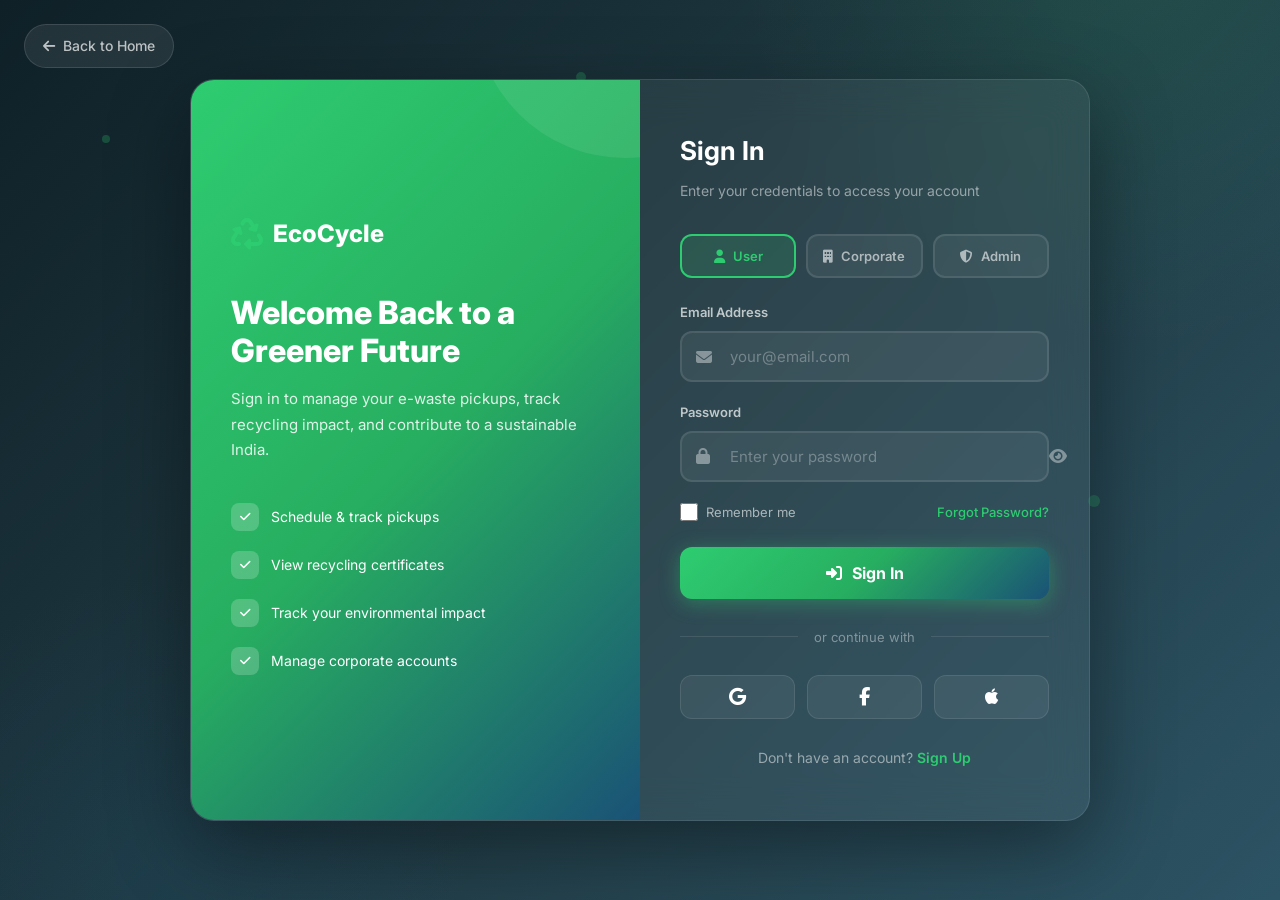
==== login.html @ 2d9c86f2 "Add files via upload" ====
<!DOCTYPE html>
<html lang="en">
<head>
    <meta charset="UTF-8">
    <meta name="viewport" content="width=device-width, initial-scale=1.0">
    <title>Login - EcoCycle | E-Waste Collection & Management</title>
    <link rel="stylesheet" href="styles.css">
    <link rel="stylesheet" href="https://cdnjs.cloudflare.com/ajax/libs/font-awesome/6.5.0/css/all.min.css">
    <link href="https://fonts.googleapis.com/css2?family=Inter:wght@300;400;500;600;700;800&display=swap" rel="stylesheet">
    <style>
        /* Login Page Specific Styles */
        .login-page {
            min-height: 100vh;
            display: flex;
            align-items: center;
            justify-content: center;
            background: linear-gradient(135deg, #0f2027 0%, #203a43 50%, #2c5364 100%);
            padding: 20px;
            position: relative;
            overflow: hidden;
        }

        .login-page::before {
            content: '';
            position: absolute;
            top: -50%;
            right: -20%;
            width: 800px;
            height: 800px;
            background: radial-gradient(circle, rgba(46, 204, 113, 0.12) 0%, transparent 70%);
            border-radius: 50%;
        }

        .login-page::after {
            content: '';
            position: absolute;
            bottom: -30%;
            left: -10%;
            width: 600px;
            height: 600px;
            background: radial-gradient(circle, rgba(26, 82, 118, 0.18) 0%, transparent 70%);
            border-radius: 50%;
        }

        .login-particles .particle {
            position: absolute;
            width: 8px;
            height: 8px;
            background: var(--primary);
            border-radius: 50%;
            opacity: 0.25;
            animation: float 6s ease-in-out infinite;
        }

        .login-particles .p1 { top: 15%; left: 8%; animation-delay: 0s; }
        .login-particles .p2 { top: 55%; left: 85%; animation-delay: 1s; width: 12px; height: 12px; }
        .login-particles .p3 { top: 25%; left: 75%; animation-delay: 2s; }
        .login-particles .p4 { top: 75%; left: 15%; animation-delay: 3s; width: 6px; height: 6px; }
        .login-particles .p5 { top: 8%; left: 45%; animation-delay: 4s; width: 10px; height: 10px; }
        .login-particles .p6 { top: 65%; left: 35%; animation-delay: 5s; }

        .login-container {
            position: relative;
            z-index: 1;
            width: 100%;
            max-width: 900px;
            display: grid;
            grid-template-columns: 1fr 1fr;
            background: rgba(255, 255, 255, 0.06);
            backdrop-filter: blur(20px);
            border: 1px solid rgba(255, 255, 255, 0.1);
            border-radius: 24px;
            overflow: hidden;
            box-shadow: 0 25px 80px rgba(0, 0, 0, 0.4);
        }

        .login-left {
            background: var(--gradient);
            padding: 50px 40px;
            display: flex;
            flex-direction: column;
            justify-content: center;
            color: var(--white);
            position: relative;
            overflow: hidden;
        }

        .login-left::before {
            content: '';
            position: absolute;
            top: -30%;
            right: -30%;
            width: 300px;
            height: 300px;
            background: rgba(255, 255, 255, 0.08);
            border-radius: 50%;
        }

        .login-left .logo {
            display: flex;
            align-items: center;
            gap: 10px;
            font-size: 24px;
            font-weight: 800;
            margin-bottom: 40px;
            position: relative;
        }

        .login-left .logo i {
            font-size: 32px;
        }

        .login-left h2 {
            font-size: 32px;
            font-weight: 800;
            margin-bottom: 16px;
            line-height: 1.2;
            position: relative;
        }

        .login-left p {
            font-size: 15px;
            opacity: 0.85;
            line-height: 1.7;
            margin-bottom: 30px;
            position: relative;
        }

        .login-features {
            list-style: none;
            position: relative;
        }

        .login-features li {
            display: flex;
            align-items: center;
            gap: 12px;
            padding: 10px 0;
            font-size: 14px;
        }

        .login-features li i {
            width: 28px;
            height: 28px;
            background: rgba(255, 255, 255, 0.2);
            border-radius: 8px;
            display: flex;
            align-items: center;
            justify-content: center;
            font-size: 12px;
        }

        .login-right {
            padding: 50px 40px;
            display: flex;
            flex-direction: column;
            justify-content: center;
        }

        .login-right h3 {
            color: var(--white);
            font-size: 26px;
            font-weight: 700;
            margin-bottom: 8px;
        }

        .login-right .subtitle {
            color: rgba(255, 255, 255, 0.5);
            font-size: 14px;
            margin-bottom: 32px;
        }

        .login-form .form-group {
            margin-bottom: 20px;
        }

        .login-form .form-group label {
            display: block;
            color: rgba(255, 255, 255, 0.7);
            font-size: 13px;
            font-weight: 600;
            margin-bottom: 8px;
        }

        .input-wrapper {
            position: relative;
        }

        .input-wrapper i {
            position: absolute;
            left: 16px;
            top: 50%;
            transform: translateY(-50%);
            color: rgba(255, 255, 255, 0.4);
            font-size: 16px;
            transition: var(--transition);
        }

        .input-wrapper input {
            width: 100%;
            padding: 14px 16px 14px 48px;
            background: rgba(255, 255, 255, 0.06);
            border: 2px solid rgba(255, 255, 255, 0.1);
            border-radius: 12px;
            color: var(--white);
            font-size: 15px;
            font-family: inherit;
            transition: var(--transition);
        }

        .input-wrapper input::placeholder {
            color: rgba(255, 255, 255, 0.3);
        }

        .input-wrapper input:focus {
            outline: none;
            border-color: var(--primary);
            background: rgba(255, 255, 255, 0.08);
            box-shadow: 0 0 0 4px rgba(46, 204, 113, 0.15);
        }

        .input-wrapper input:focus + i,
        .input-wrapper input:focus ~ i {
            color: var(--primary);
        }

        .toggle-password {
            position: absolute;
            right: 16px;
            top: 50%;
            transform: translateY(-50%);
            background: none;
            border: none;
            color: rgba(255, 255, 255, 0.4);
            cursor: pointer;
            font-size: 16px;
            transition: var(--transition);
        }

        .toggle-password:hover {
            color: var(--primary);
        }

        .form-options {
            display: flex;
            justify-content: space-between;
            align-items: center;
            margin-bottom: 24px;
        }

        .remember-me {
            display: flex;
            align-items: center;
            gap: 8px;
            cursor: pointer;
        }

        .remember-me input[type="checkbox"] {
            width: 18px;
            height: 18px;
            accent-color: var(--primary);
            cursor: pointer;
        }

        .remember-me span {
            color: rgba(255, 255, 255, 0.6);
            font-size: 13px;
        }

        .forgot-password {
            color: var(--primary);
            text-decoration: none;
            font-size: 13px;
            font-weight: 500;
            transition: var(--transition);
        }

        .forgot-password:hover {
            text-decoration: underline;
        }

        .btn-login {
            width: 100%;
            padding: 16px;
            background: var(--gradient);
            color: var(--white);
            border: none;
            border-radius: 12px;
            font-size: 16px;
            font-weight: 700;
            cursor: pointer;
            transition: var(--transition);
            display: flex;
            align-items: center;
            justify-content: center;
            gap: 10px;
            box-shadow: 0 4px 20px rgba(46, 204, 113, 0.4);
            font-family: inherit;
        }

        .btn-login:hover {
            transform: translateY(-2px);
            box-shadow: 0 8px 30px rgba(46, 204, 113, 0.5);
        }

        .btn-login:active {
            transform: translateY(0);
        }

        .divider {
            display: flex;
            align-items: center;
            gap: 16px;
            margin: 28px 0;
        }

        .divider::before,
        .divider::after {
            content: '';
            flex: 1;
            height: 1px;
            background: rgba(255, 255, 255, 0.1);
        }

        .divider span {
            color: rgba(255, 255, 255, 0.4);
            font-size: 13px;
        }

        .social-login {
            display: flex;
            gap: 12px;
        }

        .social-btn {
            flex: 1;
            padding: 12px;
            background: rgba(255, 255, 255, 0.06);
            border: 1px solid rgba(255, 255, 255, 0.1);
            border-radius: 12px;
            color: var(--white);
            font-size: 18px;
            cursor: pointer;
            transition: var(--transition);
            display: flex;
            align-items: center;
            justify-content: center;
        }

        .social-btn:hover {
            background: rgba(255, 255, 255, 0.12);
            border-color: rgba(255, 255, 255, 0.2);
            transform: translateY(-2px);
        }

        .social-btn.google:hover { border-color: #ea4335; color: #ea4335; }
        .social-btn.facebook:hover { border-color: #1877f2; color: #1877f2; }
        .social-btn.apple:hover { border-color: #fff; }

        .signup-link {
            text-align: center;
            margin-top: 28px;
            color: rgba(255, 255, 255, 0.5);
            font-size: 14px;
        }

        .signup-link a {
            color: var(--primary);
            text-decoration: none;
            font-weight: 600;
            transition: var(--transition);
        }

        .signup-link a:hover {
            text-decoration: underline;
        }

        .back-home {
            position: absolute;
            top: 24px;
            left: 24px;
            z-index: 10;
            display: flex;
            align-items: center;
            gap: 8px;
            color: rgba(255, 255, 255, 0.7);
            text-decoration: none;
            font-size: 14px;
            font-weight: 500;
            padding: 10px 18px;
            background: rgba(255, 255, 255, 0.08);
            border: 1px solid rgba(255, 255, 255, 0.12);
            border-radius: 50px;
            transition: var(--transition);
        }

        .back-home:hover {
            background: rgba(255, 255, 255, 0.15);
            color: var(--white);
        }

        /* Role Selector */
        .role-selector {
            display: flex;
            gap: 10px;
            margin-bottom: 24px;
        }

        .role-btn {
            flex: 1;
            padding: 12px;
            background: rgba(255, 255, 255, 0.06);
            border: 2px solid rgba(255, 255, 255, 0.1);
            border-radius: 12px;
            color: rgba(255, 255, 255, 0.6);
            font-size: 13px;
            font-weight: 600;
            cursor: pointer;
            transition: var(--transition);
            font-family: inherit;
            display: flex;
            align-items: center;
            justify-content: center;
            gap: 8px;
        }

        .role-btn:hover {
            border-color: rgba(46, 204, 113, 0.4);
            color: var(--white);
        }

        .role-btn.active {
            background: rgba(46, 204, 113, 0.15);
            border-color: var(--primary);
            color: var(--primary);
        }

        /* Responsive */
        @media (max-width: 768px) {
            .login-container {
                grid-template-columns: 1fr;
                max-width: 420px;
            }

            .login-left {
                display: none;
            }

            .login-right {
                padding: 40px 28px;
            }

            .social-login {
                flex-direction: column;
            }
        }

        /* Loading spinner */
        .btn-login.loading {
            pointer-events: none;
            opacity: 0.8;
        }

        .btn-login.loading i {
            animation: spin 1s linear infinite;
        }

        @keyframes spin {
            from { transform: rotate(0deg); }
            to { transform: rotate(360deg); }
        }

        /* Shake animation for errors */
        .shake {
            animation: shake 0.5s ease;
        }

        @keyframes shake {
            0%, 100% { transform: translateX(0); }
            20%, 60% { transform: translateX(-8px); }
            40%, 80% { transform: translateX(8px); }
        }
    </style>
</head>
<body>
    <div class="login-page">
        <!-- Floating Particles -->
        <div class="login-particles">
            <span class="particle p1"></span>
            <span class="particle p2"></span>
            <span class="particle p3"></span>
            <span class="particle p4"></span>
            <span class="particle p5"></span>
            <span class="particle p6"></span>
        </div>

        <!-- Back to Home -->
        <a href="index.html" class="back-home">
            <i class="fas fa-arrow-left"></i> Back to Home
        </a>

        <div class="login-container">
            <!-- Left Panel -->
            <div class="login-left">
                <div class="logo">
                    <i class="fas fa-recycle"></i>
                    <span>EcoCycle</span>
                </div>
                <h2>Welcome Back to a Greener Future</h2>
                <p>Sign in to manage your e-waste pickups, track recycling impact, and contribute to a sustainable India.</p>
                <ul class="login-features">
                    <li><i class="fas fa-check"></i> Schedule & track pickups</li>
                    <li><i class="fas fa-check"></i> View recycling certificates</li>
                    <li><i class="fas fa-check"></i> Track your environmental impact</li>
                    <li><i class="fas fa-check"></i> Manage corporate accounts</li>
                </ul>
            </div>

            <!-- Right Panel - Login Form -->
            <div class="login-right">
                <h3>Sign In</h3>
                <p class="subtitle">Enter your credentials to access your account</p>

                <!-- Role Selector -->
                <div class="role-selector">
                    <button type="button" class="role-btn active" data-role="user">
                        <i class="fas fa-user"></i> User
                    </button>
                    <button type="button" class="role-btn" data-role="corporate">
                        <i class="fas fa-building"></i> Corporate
                    </button>
                    <button type="button" class="role-btn" data-role="admin">
                        <i class="fas fa-shield-alt"></i> Admin
                    </button>
                </div>

                <form class="login-form" id="loginForm">
                    <div class="form-group">
                        <label for="email">Email Address</label>
                        <div class="input-wrapper">
                            <input type="email" id="email" name="email" placeholder="your@email.com" required>
                            <i class="fas fa-envelope"></i>
                        </div>
                    </div>

                    <div class="form-group">
                        <label for="password">Password</label>
                        <div class="input-wrapper">
                            <input type="password" id="password" name="password" placeholder="Enter your password" required>
                            <i class="fas fa-lock"></i>
                            <button type="button" class="toggle-password" id="togglePassword">
                                <i class="fas fa-eye"></i>
                            </button>
                        </div>
                    </div>

                    <div class="form-options">
                        <label class="remember-me">
                            <input type="checkbox" name="remember">
                            <span>Remember me</span>
                        </label>
                        <a href="#" class="forgot-password">Forgot Password?</a>
                    </div>

                    <button type="submit" class="btn-login" id="loginBtn">
                        <i class="fas fa-sign-in-alt"></i> Sign In
                    </button>
                </form>

                <div class="divider">
                    <span>or continue with</span>
                </div>

                <div class="social-login">
                    <button type="button" class="social-btn google" title="Login with Google">
                        <i class="fab fa-google"></i>
                    </button>
                    <button type="button" class="social-btn facebook" title="Login with Facebook">
                        <i class="fab fa-facebook-f"></i>
                    </button>
                    <button type="button" class="social-btn apple" title="Login with Apple">
                        <i class="fab fa-apple"></i>
                    </button>
                </div>

                <p class="signup-link">
                    Don't have an account? <a href="#">Sign Up</a>
                </p>
            </div>
        </div>
    </div>

    <script>
        // Toggle Password Visibility
        const togglePassword = document.getElementById('togglePassword');
        const passwordInput = document.getElementById('password');

        togglePassword.addEventListener('click', function() {
            const type = passwordInput.getAttribute('type') === 'password' ? 'text' : 'password';
            passwordInput.setAttribute('type', type);
            this.querySelector('i').classList.toggle('fa-eye');
            this.querySelector('i').classList.toggle('fa-eye-slash');
        });

        // Role Selector
        const roleBtns = document.querySelectorAll('.role-btn');
        roleBtns.forEach(btn => {
            btn.addEventListener('click', function() {
                roleBtns.forEach(b => b.classList.remove('active'));
                this.classList.add('active');
            });
        });

        // Form Submission
        const loginForm = document.getElementById('loginForm');
        const loginBtn = document.getElementById('loginBtn');

        loginForm.addEventListener('submit', function(e) {
            e.preventDefault();

            // Show loading state
            loginBtn.classList.add('loading');
            loginBtn.innerHTML = '<i class="fas fa-spinner"></i> Signing In...';

            // Simulate login
            setTimeout(function() {
                loginBtn.classList.remove('loading');
                loginBtn.innerHTML = '<i class="fas fa-check"></i> Login Successful!';
                loginBtn.style.background = '#27ae60';

                setTimeout(function() {
                    loginBtn.innerHTML = '<i class="fas fa-sign-in-alt"></i> Sign In';
                    loginBtn.style.background = '';
                    loginForm.reset();
                }, 2000);
            }, 2000);
        });

        // Social Login Buttons
        document.querySelectorAll('.social-btn').forEach(btn => {
            btn.addEventListener('click', function() {
                const originalContent = this.innerHTML;
                this.innerHTML = '<i class="fas fa-spinner fa-spin"></i>';
                setTimeout(() => {
                    this.innerHTML = originalContent;
                }, 1500);
            });
        });

        // Input focus effects
        document.querySelectorAll('.input-wrapper input').forEach(input => {
            input.addEventListener('focus', function() {
                this.parentElement.style.transform = 'scale(1.02)';
            });
            input.addEventListener('blur', function() {
                this.parentElement.style.transform = '';
            });
        });
    </script>
</body>
</html>
---- styles.css ----
/* ============================================
   EcoCycle - E-Waste Collection & Management
   ============================================ */

:root {
    --primary: #2ecc71;
    --primary-dark: #27ae60;
    --primary-light: #a8e6cf;
    --secondary: #1a5276;
    --accent: #f39c12;
    --dark: #1a1a2e;
    --dark-light: #16213e;
    --gray: #6c757d;
    --gray-light: #e9ecef;
    --white: #ffffff;
    --gradient: linear-gradient(135deg, #2ecc71 0%, #27ae60 50%, #1a5276 100%);
    --gradient-soft: linear-gradient(135deg, #d4efdf 0%, #a8e6cf 100%);
    --shadow: 0 10px 40px rgba(0, 0, 0, 0.1);
    --shadow-lg: 0 20px 60px rgba(0, 0, 0, 0.15);
    --radius: 16px;
    --radius-sm: 8px;
    --transition: all 0.3s ease;
}

* {
    margin: 0;
    padding: 0;
    box-sizing: border-box;
}

html {
    scroll-behavior: smooth;
}

body {
    font-family: 'Inter', -apple-system, BlinkMacSystemFont, sans-serif;
    color: var(--dark);
    line-height: 1.6;
    overflow-x: hidden;
    background: var(--white);
}

.container {
    max-width: 1200px;
    margin: 0 auto;
    padding: 0 20px;
}

.section {
    padding: 100px 0;
}

/* ============ Buttons ============ */
.btn {
    display: inline-flex;
    align-items: center;
    gap: 8px;
    padding: 12px 28px;
    border-radius: 50px;
    font-weight: 600;
    font-size: 15px;
    text-decoration: none;
    border: none;
    cursor: pointer;
    transition: var(--transition);
    white-space: nowrap;
}

.btn-primary {
    background: var(--gradient);
    color: var(--white);
    box-shadow: 0 4px 15px rgba(46, 204, 113, 0.4);
}

.btn-primary:hover {
    transform: translateY(-2px);
    box-shadow: 0 8px 25px rgba(46, 204, 113, 0.5);
}

.btn-outline {
    background: transparent;
    color: var(--white);
    border: 2px solid rgba(255, 255, 255, 0.5);
}

.btn-outline:hover {
    background: rgba(255, 255, 255, 0.1);
    border-color: var(--white);
}

.btn-lg {
    padding: 16px 36px;
    font-size: 16px;
}

.btn-full {
    width: 100%;
    justify-content: center;
}

/* ============ Navigation ============ */
.navbar {
    position: fixed;
    top: 0;
    left: 0;
    right: 0;
    z-index: 1000;
    padding: 15px 0;
    transition: var(--transition);
    background: transparent;
}

.navbar.scrolled {
    background: rgba(255, 255, 255, 0.95);
    backdrop-filter: blur(20px);
    box-shadow: 0 2px 20px rgba(0, 0, 0, 0.1);
    padding: 10px 0;
}

.navbar .container {
    display: flex;
    align-items: center;
    justify-content: space-between;
}

.logo {
    display: flex;
    align-items: center;
    gap: 10px;
    text-decoration: none;
    font-size: 24px;
    font-weight: 800;
    color: var(--white);
    transition: var(--transition);
}

.navbar.scrolled .logo {
    color: var(--dark);
}

.logo i {
    font-size: 28px;
    color: var(--primary);
}

.nav-links {
    display: flex;
    list-style: none;
    gap: 30px;
    align-items: center;
}

.nav-links a {
    text-decoration: none;
    color: rgba(255, 255, 255, 0.9);
    font-weight: 500;
    font-size: 15px;
    transition: var(--transition);
    position: relative;
}

.navbar.scrolled .nav-links a {
    color: var(--dark);
}

.nav-links a:hover,
.nav-links a.active {
    color: var(--primary);
}

.nav-links a::after {
    content: '';
    position: absolute;
    bottom: -5px;
    left: 0;
    width: 0;
    height: 2px;
    background: var(--primary);
    transition: var(--transition);
}

.nav-links a:hover::after,
.nav-links a.active::after {
    width: 100%;
}

.nav-cta {
    padding: 10px 22px;
    font-size: 14px;
}

.hamburger {
    display: none;
    flex-direction: column;
    gap: 5px;
    background: none;
    border: none;
    cursor: pointer;
    padding: 5px;
}

.hamburger span {
    width: 25px;
    height: 3px;
    background: var(--white);
    border-radius: 3px;
    transition: var(--transition);
}

.navbar.scrolled .hamburger span {
    background: var(--dark);
}

/* ============ Hero Section ============ */
.hero {
    min-height: 100vh;
    display: flex;
    align-items: center;
    position: relative;
    background: linear-gradient(135deg, #0f2027 0%, #203a43 50%, #2c5364 100%);
    overflow: hidden;
    padding-top: 80px;
}

.hero-bg {
    position: absolute;
    inset: 0;
    overflow: hidden;
}

.hero-bg::before {
    content: '';
    position: absolute;
    top: -50%;
    right: -20%;
    width: 800px;
    height: 800px;
    background: radial-gradient(circle, rgba(46, 204, 113, 0.15) 0%, transparent 70%);
    border-radius: 50%;
}

.hero-bg::after {
    content: '';
    position: absolute;
    bottom: -30%;
    left: -10%;
    width: 600px;
    height: 600px;
    background: radial-gradient(circle, rgba(26, 82, 118, 0.2) 0%, transparent 70%);
    border-radius: 50%;
}

.floating-particles .particle {
    position: absolute;
    width: 10px;
    height: 10px;
    background: var(--primary);
    border-radius: 50%;
    opacity: 0.3;
    animation: float 6s ease-in-out infinite;
}

.particle.p1 { top: 20%; left: 10%; animation-delay: 0s; }
.particle.p2 { top: 60%; left: 80%; animation-delay: 1s; width: 15px; height: 15px; }
.particle.p3 { top: 30%; left: 70%; animation-delay: 2s; }
.particle.p4 { top: 80%; left: 20%; animation-delay: 3s; width: 8px; height: 8px; }
.particle.p5 { top: 10%; left: 50%; animation-delay: 4s; width: 12px; height: 12px; }
.particle.p6 { top: 70%; left: 40%; animation-delay: 5s; }

@keyframes float {
    0%, 100% { transform: translateY(0) rotate(0deg); opacity: 0.3; }
    50% { transform: translateY(-30px) rotate(180deg); opacity: 0.6; }
}

.hero .container {
    display: grid;
    grid-template-columns: 1fr 1fr;
    gap: 60px;
    align-items: center;
    position: relative;
    z-index: 1;
}

.hero-content {
    color: var(--white);
}

.hero-badge {
    display: inline-flex;
    align-items: center;
    gap: 8px;
    background: rgba(46, 204, 113, 0.15);
    border: 1px solid rgba(46, 204, 113, 0.3);
    padding: 8px 16px;
    border-radius: 50px;
    font-size: 14px;
    font-weight: 500;
    color: var(--primary-light);
    margin-bottom: 24px;
}

.hero h1 {
    font-size: 52px;
    font-weight: 800;
    line-height: 1.15;
    margin-bottom: 20px;
    letter-spacing: -1px;
}

.gradient-text {
    background: linear-gradient(135deg, #2ecc71, #a8e6cf);
    -webkit-background-clip: text;
    -webkit-text-fill-color: transparent;
    background-clip: text;
}

.hero-subtitle {
    font-size: 18px;
    color: rgba(255, 255, 255, 0.7);
    margin-bottom: 36px;
    max-width: 500px;
    line-height: 1.7;
}

.hero-actions {
    display: flex;
    gap: 16px;
    margin-bottom: 50px;
    flex-wrap: wrap;
}

.hero-stats {
    display: flex;
    gap: 40px;
}

.stat {
    display: flex;
    flex-direction: column;
}

.stat-number {
    font-size: 36px;
    font-weight: 800;
    color: var(--primary);
}

.stat-suffix {
    font-size: 24px;
    font-weight: 700;
    color: var(--primary);
}

.stat-label {
    font-size: 14px;
    color: rgba(255, 255, 255, 0.6);
    margin-top: 4px;
}

/* Hero Visual Card */
.hero-visual {
    display: flex;
    justify-content: center;
}

.hero-card {
    background: rgba(255, 255, 255, 0.08);
    backdrop-filter: blur(20px);
    border: 1px solid rgba(255, 255, 255, 0.12);
    border-radius: 24px;
    padding: 40px;
    max-width: 400px;
    width: 100%;
    text-align: center;
    transition: var(--transition);
}

.hero-card:hover {
    transform: translateY(-5px);
    border-color: rgba(46, 204, 113, 0.3);
    box-shadow: 0 20px 60px rgba(0, 0, 0, 0.3);
}

.card-icon {
    width: 80px;
    height: 80px;
    background: var(--gradient);
    border-radius: 20px;
    display: flex;
    align-items: center;
    justify-content: center;
    margin: 0 auto 20px;
    font-size: 36px;
    color: var(--white);
}

.hero-card h3 {
    color: var(--white);
    font-size: 22px;
    margin-bottom: 10px;
}

.hero-card p {
    color: rgba(255, 255, 255, 0.6);
    font-size: 14px;
    margin-bottom: 24px;
}

.accepted-items {
    display: flex;
    flex-wrap: wrap;
    gap: 10px;
    justify-content: center;
}

.accepted-items span {
    display: inline-flex;
    align-items: center;
    gap: 6px;
    background: rgba(255, 255, 255, 0.08);
    padding: 8px 14px;
    border-radius: 50px;
    font-size: 13px;
    color: rgba(255, 255, 255, 0.8);
    border: 1px solid rgba(255, 255, 255, 0.1);
}

.accepted-items i {
    color: var(--primary);
}

/* ============ Section Header ============ */
.section-header {
    text-align: center;
    max-width: 700px;
    margin: 0 auto 60px;
}

.section-tag {
    display: inline-block;
    background: var(--gradient-soft);
    color: var(--primary-dark);
    padding: 6px 16px;
    border-radius: 50px;
    font-size: 13px;
    font-weight: 600;
    text-transform: uppercase;
    letter-spacing: 1px;
    margin-bottom: 16px;
}

.section-header h2 {
    font-size: 40px;
    font-weight: 800;
    margin-bottom: 16px;
    letter-spacing: -0.5px;
}

.section-header p {
    font-size: 17px;
    color: var(--gray);
    line-height: 1.7;
}

/* ============ About Section ============ */
.about {
    background: #f8fffe;
}

.about-grid {
    display: grid;
    grid-template-columns: repeat(4, 1fr);
    gap: 24px;
}

.about-card {
    background: var(--white);
    border-radius: var(--radius);
    padding: 36px 28px;
    text-align: center;
    box-shadow: var(--shadow);
    transition: var(--transition);
    border: 1px solid transparent;
}

.about-card:hover {
    transform: translateY(-8px);
    box-shadow: var(--shadow-lg);
    border-color: var(--primary-light);
}

.about-icon {
    width: 70px;
    height: 70px;
    background: var(--gradient-soft);
    border-radius: 18px;
    display: flex;
    align-items: center;
    justify-content: center;
    margin: 0 auto 20px;
    font-size: 28px;
    color: var(--primary-dark);
}

.about-card h3 {
    font-size: 18px;
    font-weight: 700;
    margin-bottom: 12px;
}

.about-card p {
    font-size: 14px;
    color: var(--gray);
    line-height: 1.7;
}

/* ============ Services Section ============ */
.services-grid {
    display: grid;
    grid-template-columns: repeat(3, 1fr);
    gap: 30px;
}

.service-card {
    background: var(--white);
    border-radius: var(--radius);
    overflow: hidden;
    box-shadow: var(--shadow);
    transition: var(--transition);
    position: relative;
    border: 1px solid var(--gray-light);
}

.service-card:hover {
    transform: translateY(-8px);
    box-shadow: var(--shadow-lg);
}

.service-card.featured {
    border: 2px solid var(--primary);
    transform: scale(1.02);
}

.service-card.featured:hover {
    transform: scale(1.02) translateY(-8px);
}

.service-badge {
    position: absolute;
    top: 16px;
    right: 16px;
    background: var(--gradient);
    color: var(--white);
    padding: 6px 14px;
    border-radius: 50px;
    font-size: 12px;
    font-weight: 600;
    z-index: 2;
}

.service-image {
    background: var(--gradient-soft);
    padding: 40px;
    text-align: center;
    font-size: 48px;
    color: var(--primary-dark);
}

.service-content {
    padding: 28px;
}

.service-content h3 {
    font-size: 20px;
    font-weight: 700;
    margin-bottom: 10px;
}

.service-content p {
    font-size: 14px;
    color: var(--gray);
    margin-bottom: 16px;
    line-height: 1.7;
}

.service-features {
    list-style: none;
}

.service-features li {
    display: flex;
    align-items: center;
    gap: 10px;
    font-size: 14px;
    color: var(--dark);
    padding: 6px 0;
}

.service-features li i {
    color: var(--primary);
    font-size: 12px;
}

/* ============ How It Works ============ */
.how-it-works {
    background: linear-gradient(180deg, #f8fffe 0%, #ffffff 100%);
}

.steps-container {
    position: relative;
    max-width: 700px;
    margin: 0 auto;
}

.step-line {
    position: absolute;
    left: 28px;
    top: 0;
    bottom: 0;
    width: 3px;
    background: linear-gradient(180deg, var(--primary) 0%, var(--primary-light) 100%);
    border-radius: 3px;
}

.step {
    display: flex;
    gap: 30px;
    margin-bottom: 40px;
    position: relative;
}

.step:last-child {
    margin-bottom: 0;
}

.step-number {
    width: 56px;
    height: 56px;
    min-width: 56px;
    background: var(--gradient);
    color: var(--white);
    border-radius: 50%;
    display: flex;
    align-items: center;
    justify-content: center;
    font-size: 22px;
    font-weight: 800;
    box-shadow: 0 4px 15px rgba(46, 204, 113, 0.4);
    position: relative;
    z-index: 1;
}

.step-content {
    background: var(--white);
    border-radius: var(--radius);
    padding: 24px 28px;
    box-shadow: var(--shadow);
    flex: 1;
    border: 1px solid var(--gray-light);
    transition: var(--transition);
}

.step-content:hover {
    border-color: var(--primary-light);
    box-shadow: var(--shadow-lg);
}

.step-content h3 {
    font-size: 18px;
    font-weight: 700;
    margin-bottom: 8px;
}

.step-content p {
    font-size: 14px;
    color: var(--gray);
    line-height: 1.7;
}

/* ============ Impact Section ============ */
.impact {
    background: linear-gradient(135deg, #0f2027 0%, #203a43 50%, #2c5364 100%);
    color: var(--white);
}

.impact .section-header h2 {
    color: var(--white);
}

.impact .section-header p {
    color: rgba(255, 255, 255, 0.6);
}

.impact-grid {
    display: grid;
    grid-template-columns: repeat(4, 1fr);
    gap: 24px;
}

.impact-card {
    background: rgba(255, 255, 255, 0.06);
    backdrop-filter: blur(10px);
    border: 1px solid rgba(255, 255, 255, 0.1);
    border-radius: var(--radius);
    padding: 36px 24px;
    text-align: center;
    transition: var(--transition);
}

.impact-card:hover {
    background: rgba(255, 255, 255, 0.1);
    transform: translateY(-5px);
    border-color: rgba(46, 204, 113, 0.3);
}

.impact-icon {
    width: 64px;
    height: 64px;
    border-radius: 16px;
    display: flex;
    align-items: center;
    justify-content: center;
    margin: 0 auto 20px;
    font-size: 26px;
}

.impact-icon.green { background: rgba(46, 204, 113, 0.2); color: #2ecc71; }
.impact-icon.blue { background: rgba(52, 152, 219, 0.2); color: #3498db; }
.impact-icon.orange { background: rgba(243, 156, 18, 0.2); color: #f39c12; }
.impact-icon.purple { background: rgba(155, 89, 182, 0.2); color: #9b59b6; }

.impact-number {
    font-size: 42px;
    font-weight: 800;
    margin-bottom: 4px;
    background: linear-gradient(135deg, #2ecc71, #a8e6cf);
    -webkit-background-clip: text;
    -webkit-text-fill-color: transparent;
    background-clip: text;
}

.impact-label {
    font-size: 16px;
    font-weight: 600;
    margin-bottom: 12px;
    color: var(--white);
}

.impact-card p {
    font-size: 13px;
    color: rgba(255, 255, 255, 0.5);
    line-height: 1.6;
}

/* ============ Testimonials ============ */
.testimonials {
    background: #f8fffe;
}

.testimonials-slider {
    display: grid;
    grid-template-columns: repeat(3, 1fr);
    gap: 24px;
}

.testimonial-card {
    background: var(--white);
    border-radius: var(--radius);
    padding: 32px;
    box-shadow: var(--shadow);
    border: 1px solid var(--gray-light);
    transition: var(--transition);
}

.testimonial-card:hover {
    transform: translateY(-5px);
    box-shadow: var(--shadow-lg);
}

.testimonial-stars {
    color: #f1c40f;
    margin-bottom: 16px;
    font-size: 14px;
}

.testimonial-text {
    font-size: 15px;
    color: var(--dark);
    line-height: 1.8;
    margin-bottom: 24px;
    font-style: italic;
}

.testimonial-author {
    display: flex;
    align-items: center;
    gap: 14px;
}

.author-avatar {
    width: 48px;
    height: 48px;
    background: var(--gradient);
    color: var(--white);
    border-radius: 50%;
    display: flex;
    align-items: center;
    justify-content: center;
    font-weight: 700;
    font-size: 16px;
}

.author-info strong {
    display: block;
    font-size: 15px;
}

.author-info span {
    font-size: 13px;
    color: var(--gray);
}

/* ============ Contact Section ============ */
.contact-grid {
    display: grid;
    grid-template-columns: 1fr 1.5fr;
    gap: 50px;
    align-items: start;
}

.contact-info {
    display: flex;
    flex-direction: column;
    gap: 20px;
}

.contact-info-card {
    display: flex;
    gap: 16px;
    background: var(--white);
    border-radius: var(--radius);
    padding: 20px;
    box-shadow: var(--shadow);
    border: 1px solid var(--gray-light);
    transition: var(--transition);
}

.contact-info-card:hover {
    border-color: var(--primary-light);
    transform: translateX(5px);
}

.contact-icon {
    width: 50px;
    height: 50px;
    min-width: 50px;
    background: var(--gradient-soft);
    border-radius: 12px;
    display: flex;
    align-items: center;
    justify-content: center;
    font-size: 20px;
    color: var(--primary-dark);
}

.contact-info-card h4 {
    font-size: 15px;
    font-weight: 700;
    margin-bottom: 4px;
}

.contact-info-card p {
    font-size: 14px;
    color: var(--gray);
    line-height: 1.6;
}

.contact-form-wrapper {
    background: var(--white);
    border-radius: var(--radius);
    padding: 40px;
    box-shadow: var(--shadow-lg);
    border: 1px solid var(--gray-light);
}

.form-row {
    display: grid;
    grid-template-columns: 1fr 1fr;
    gap: 20px;
}

.form-group {
    margin-bottom: 20px;
}

.form-group label {
    display: block;
    font-size: 14px;
    font-weight: 600;
    margin-bottom: 8px;
    color: var(--dark);
}

.form-group input,
.form-group select,
.form-group textarea {
    width: 100%;
    padding: 14px 16px;
    border: 2px solid var(--gray-light);
    border-radius: var(--radius-sm);
    font-size: 15px;
    font-family: inherit;
    transition: var(--transition);
    background: #f8fffe;
    color: var(--dark);
}

.form-group input:focus,
.form-group select:focus,
.form-group textarea:focus {
    outline: none;
    border-color: var(--primary);
    box-shadow: 0 0 0 4px rgba(46, 204, 113, 0.1);
}

.form-group textarea {
    resize: vertical;
}

/* ============ Footer ============ */
.footer {
    background: var(--dark);
    color: rgba(255, 255, 255, 0.7);
    padding: 60px 0 0;
}

.footer-grid {
    display: grid;
    grid-template-columns: 2fr 1fr 1fr 1.5fr;
    gap: 40px;
    padding-bottom: 40px;
}

.footer-logo {
    color: var(--white);
    margin-bottom: 16px;
}

.footer-col p {
    font-size: 14px;
    line-height: 1.7;
    margin-bottom: 20px;
}

.footer-col h4 {
    color: var(--white);
    font-size: 16px;
    font-weight: 700;
    margin-bottom: 20px;
}

.footer-col ul {
    list-style: none;
}

.footer-col ul li {
    margin-bottom: 10px;
}

.footer-col ul li a {
    color: rgba(255, 255, 255, 0.6);
    text-decoration: none;
    font-size: 14px;
    transition: var(--transition);
}

.footer-col ul li a:hover {
    color: var(--primary);
    padding-left: 5px;
}

.social-links {
    display: flex;
    gap: 12px;
}

.social-links a {
    width: 40px;
    height: 40px;
    background: rgba(255, 255, 255, 0.08);
    border-radius: 10px;
    display: flex;
    align-items: center;
    justify-content: center;
    color: rgba(255, 255, 255, 0.7);
    text-decoration: none;
    transition: var(--transition);
    font-size: 16px;
}

.social-links a:hover {
    background: var(--primary);
    color: var(--white);
    transform: translateY(-3px);
}

.newsletter-form {
    display: flex;
    gap: 10px;
}

.newsletter-form input {
    flex: 1;
    padding: 12px 16px;
    border: 1px solid rgba(255, 255, 255, 0.15);
    border-radius: var(--radius-sm);
    background: rgba(255, 255, 255, 0.05);
    color: var(--white);
    font-size: 14px;
    font-family: inherit;
}

.newsletter-form input::placeholder {
    color: rgba(255, 255, 255, 0.4);
}

.newsletter-form input:focus {
    outline: none;
    border-color: var(--primary);
}

.newsletter-form button {
    width: 44px;
    height: 44px;
    background: var(--gradient);
    border: none;
    border-radius: var(--radius-sm);
    color: var(--white);
    cursor: pointer;
    font-size: 16px;
    transition: var(--transition);
}

.newsletter-form button:hover {
    transform: scale(1.05);
}

.footer-bottom {
    border-top: 1px solid rgba(255, 255, 255, 0.08);
    padding: 24px 0;
    display: flex;
    justify-content: space-between;
    align-items: center;
    flex-wrap: wrap;
    gap: 16px;
}

.footer-bottom p {
    font-size: 13px;
    margin: 0;
}

.footer-bottom-links {
    display: flex;
    gap: 24px;
}

.footer-bottom-links a {
    color: rgba(255, 255, 255, 0.5);
    text-decoration: none;
    font-size: 13px;
    transition: var(--transition);
}

.footer-bottom-links a:hover {
    color: var(--primary);
}

/* ============ Back to Top ============ */
.back-to-top {
    position: fixed;
    bottom: 30px;
    right: 30px;
    width: 50px;
    height: 50px;
    background: var(--gradient);
    color: var(--white);
    border: none;
    border-radius: 50%;
    cursor: pointer;
    font-size: 18px;
    box-shadow: 0 4px 15px rgba(46, 204, 113, 0.4);
    opacity: 0;
    visibility: hidden;
    transform: translateY(20px);
    transition: var(--transition);
    z-index: 999;
}

.back-to-top.visible {
    opacity: 1;
    visibility: visible;
    transform: translateY(0);
}

.back-to-top:hover {
    transform: translateY(-3px);
    box-shadow: 0 8px 25px rgba(46, 204, 113, 0.5);
}

/* ============ Animations ============ */
@keyframes fadeInUp {
    from {
        opacity: 0;
        transform: translateY(30px);
    }
    to {
        opacity: 1;
        transform: translateY(0);
    }
}

.animate-on-scroll {
    opacity: 0;
    transform: translateY(30px);
    transition: opacity 0.6s ease, transform 0.6s ease;
}

.animate-on-scroll.animated {
    opacity: 1;
    transform: translateY(0);
}

/* ============ Responsive Design ============ */
@media (max-width: 1024px) {
    .hero .container {
        grid-template-columns: 1fr;
        text-align: center;
    }

    .hero-subtitle {
        margin: 0 auto 36px;
    }

    .hero-actions {
        justify-content: center;
    }

    .hero-stats {
        justify-content: center;
    }

    .hero-visual {
        display: none;
    }

    .about-grid {
        grid-template-columns: repeat(2, 1fr);
    }

    .services-grid {
        grid-template-columns: repeat(2, 1fr);
    }

    .impact-grid {
        grid-template-columns: repeat(2, 1fr);
    }

    .testimonials-slider {
        grid-template-columns: 1fr;
        max-width: 500px;
        margin: 0 auto;
    }

    .contact-grid {
        grid-template-columns: 1fr;
    }

    .footer-grid {
        grid-template-columns: repeat(2, 1fr);
    }
}

@media (max-width: 768px) {
    .section {
        padding: 60px 0;
    }

    .hero h1 {
        font-size: 36px;
    }

    .section-header h2 {
        font-size: 30px;
    }

    .nav-links {
        position: fixed;
        top: 0;
        right: -100%;
        width: 280px;
        height: 100vh;
        background: var(--white);
        flex-direction: column;
        padding: 80px 30px 30px;
        box-shadow: -5px 0 30px rgba(0, 0, 0, 0.1);
        transition: var(--transition);
        gap: 20px;
    }

    .nav-links.active {
        right: 0;
    }

    .nav-links a {
        color: var(--dark) !important;
        font-size: 16px;
    }

    .nav-cta {
        display: none;
    }

    .hamburger {
        display: flex;
        z-index: 1001;
    }

    .hamburger.active span:nth-child(1) {
        transform: rotate(45deg) translate(5px, 5px);
    }

    .hamburger.active span:nth-child(2) {
        opacity: 0;
    }

    .hamburger.active span:nth-child(3) {
        transform: rotate(-45deg) translate(7px, -6px);
    }

    .about-grid {
        grid-template-columns: 1fr;
    }

    .services-grid {
        grid-template-columns: 1fr;
    }

    .service-card.featured {
        transform: none;
    }

    .service-card.featured:hover {
        transform: translateY(-8px);
    }

    .impact-grid {
        grid-template-columns: 1fr;
    }

    .form-row {
        grid-template-columns: 1fr;
    }

    .footer-grid {
        grid-template-columns: 1fr;
    }

    .footer-bottom {
        flex-direction: column;
        text-align: center;
    }

    .hero-stats {
        flex-direction: column;
        gap: 20px;
        align-items: center;
    }

    .step {
        flex-direction: column;
        align-items: center;
        text-align: center;
    }

    .step-line {
        display: none;
    }

    .contact-form-wrapper {
        padding: 24px;
    }
}

@media (max-width: 480px) {
    .hero h1 {
        font-size: 28px;
    }

    .hero-actions {
        flex-direction: column;
        width: 100%;
    }

    .hero-actions .btn {
        width: 100%;
        justify-content: center;
    }

    .section-header h2 {
        font-size: 26px;
    }

    .impact-number {
        font-size: 32px;
    }
}
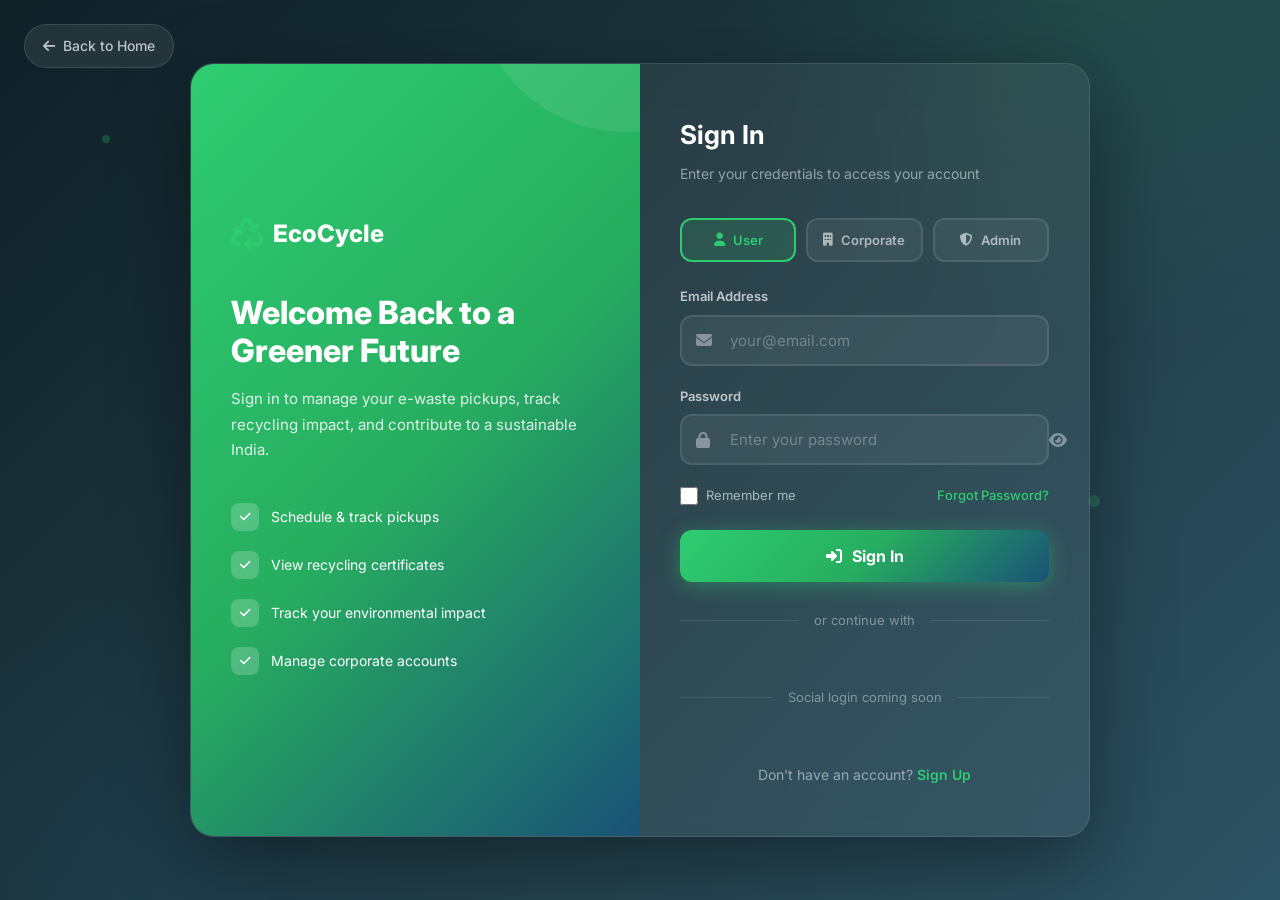
==== commit cebf223c: "Remove social login buttons and update message Removed social login buttons and added a message indi" ====
--- a/login.html
+++ b/login.html
@@ -570,19 +570,10 @@
                 <div class="divider">
                     <span>or continue with</span>
                 </div>
-
-                <div class="social-login">
-                    <button type="button" class="social-btn google" title="Login with Google">
-                        <i class="fab fa-google"></i>
-                    </button>
-                    <button type="button" class="social-btn facebook" title="Login with Facebook">
-                        <i class="fab fa-facebook-f"></i>
-                    </button>
-                    <button type="button" class="social-btn apple" title="Login with Apple">
-                        <i class="fab fa-apple"></i>
-                    </button>
-                </div>
-
+                <div class="divider">
+                   <span>Social login coming soon</span>
+              </div>
+               
                 <p class="signup-link">
                     Don't have an account? <a href="#">Sign Up</a>
                 </p>
